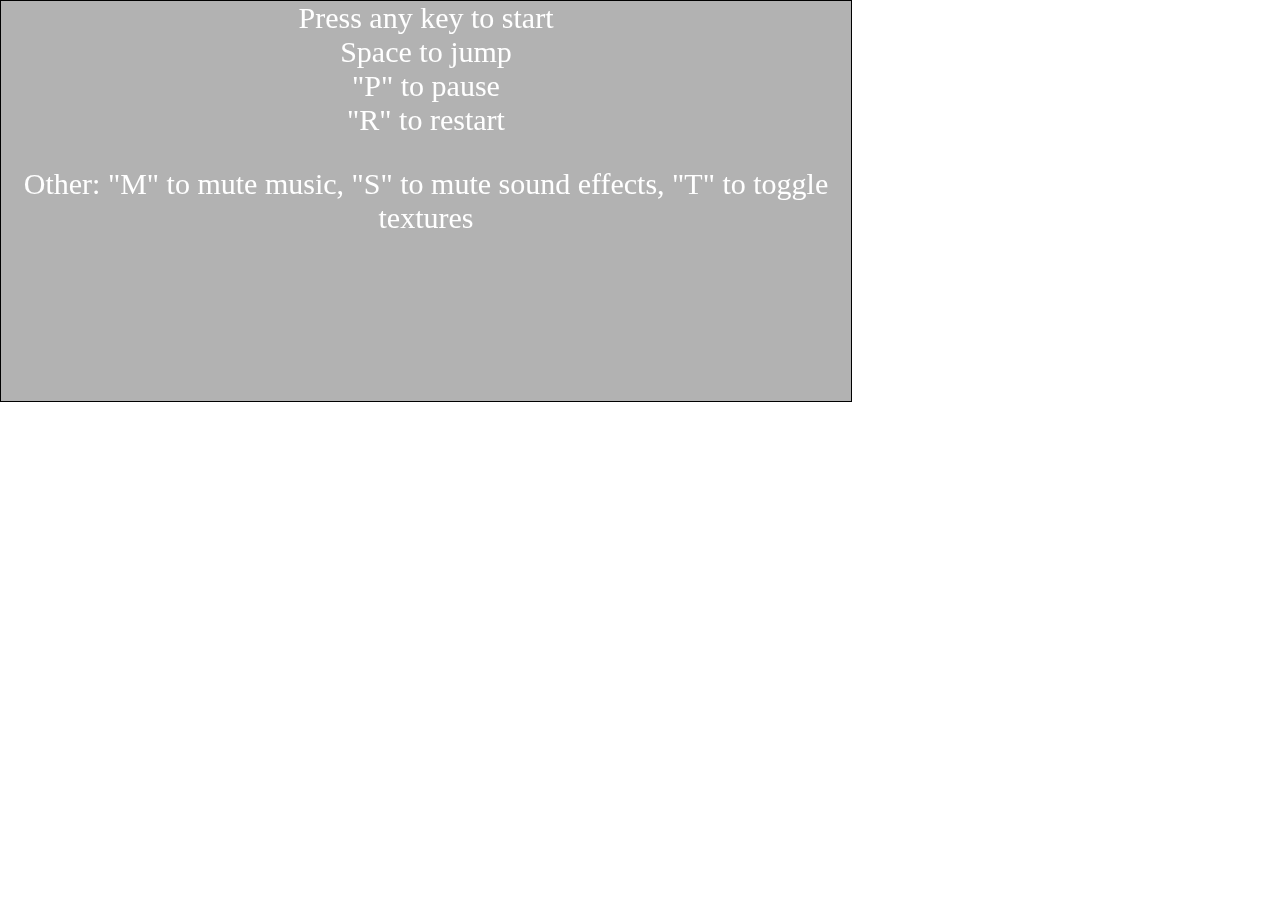
==== index.html @ 5ee2e5d6 "Moved shaders from html files to TextureMapping.js" ====
<html>
<head>
<link rel="stylesheet" href="css/style.css"/>
<script src="ext/three.js"></script>
<script src="ext/underscore.js"></script>
<script src="js/TextureMapping.js"></script>
<script src="js/ModelNode.js"></script>
<script src="js/Model.js"></script>
<script src="js/Sounds.js"></script>
<script src="js/Logic.js"></script>
<script src="js/Billboards.js"></script>
<script src="js/Particles.js"></script>
<script src="js/SplineAnimation.js"></script>
<script src="js/Interface.js"></script>
<script src="test.js"></script>
</head>
<body style="margin: 0px;" onload="init()">
	<!-- Game sounds -->
	<div style="display: hidden;">
		<audio id="runSound">
			<source type="audio/wav" src="sounds/Meat_feet_fast1.wav"></source>
		</audio>
		<audio id="jumpSound">
			<source type="audio/wav" src="sounds/Meat_jumps0.wav"></source>
		</audio>
		<audio id="landSound">
			<source type="audio/wav" src="sounds/Meat_Landing0.wav"></source>
		</audio>
		<audio id="deathSound">
			<source type="audio/wav" src="sounds/meat_death1.wav"></source>
		</audio>
		<audio id="sawSound">
			<source type="audio/wav" src="sounds/SawDeath0.wav"></source>
		</audio>

		<audio id="backgroundMusic">
			<source type="audio/mpeg" src="sounds/Danny Baranowsky - Super Meat Boy! - Digital Special Edition Soundtrack - 04 Ballad of the Burning Squirrel (Ch 1 Dark World).mp3"></source>
		</audio>
	</div>

	<div id="canvas-container" class="canvasContainer">
		<div id="start-menu" class="hidden">
			Press any key to start <br>
			Space to jump <br>
			"P" to pause <br>
			"R" to restart <br>

			<p>Other: "M" to mute music, "S" to mute sound effects, "T" to toggle textures</p>
		</div>
		<div id="pause-menu" class="hidden">
		</div>
		<div id="win" class="hidden">
			YOU WIN!!!
		</div>
		<div id="black">
		</div>
	</div>
</body>
</html>
---- css/style.css ----
.hidden {
	display: none;
}

.canvasContainer {
	border: 1px solid #000;
}

.canvasContainer,
#start-menu,
#pause-menu,
#black,
#win {
	width: 850px;
	height: 400px;
	text-align: center;
}

#start-menu,
#pause-menu,
#black,
#win {
	position: absolute;
}

#start-menu,
#pause-menu,
#win {
	font-size: 30px;
	color: #fff;
}

#start-menu,
#pause-menu {
	background-color: rgba(0,0,0,0.3);
}

#pause-menu {
	background-image: url("../images/paused-orbitron.png");
	background-repeat: no-repeat;
	background-position: center;
}

@keyframes fade-out-in-out {
	from {
		opacity: 0;
	}

	50% {
		opacity: 100;
	}

	to {
		opacity: 0;
	}
}

#black {
	background-color: #000;
	opacity: 0;
}

.fadeOutInOut {
	animation-duration: 0.5s;
	animation-name: fade-out-in-out;
}
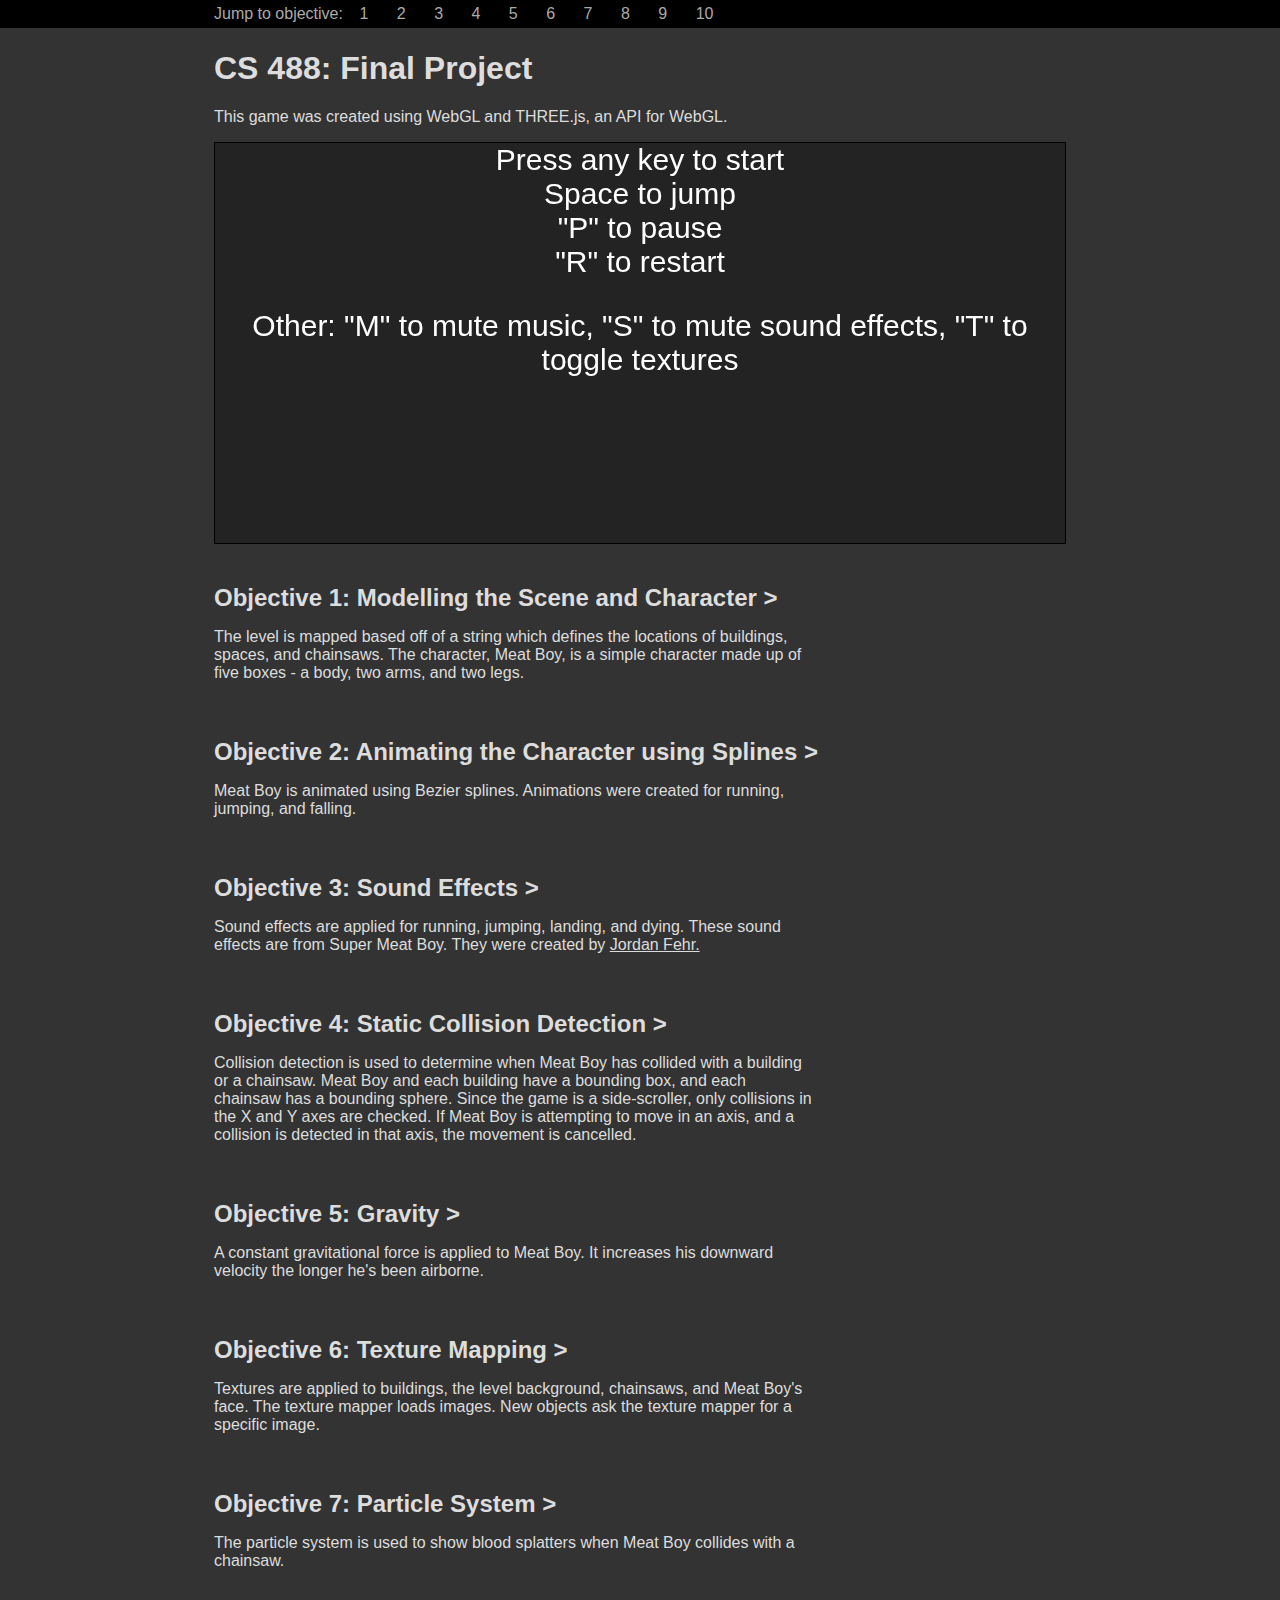
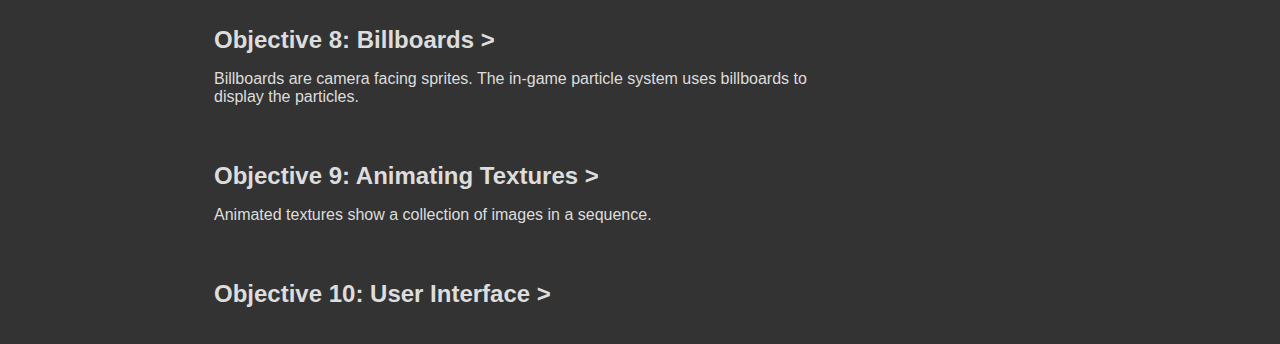
==== commit ca831b45: "Added content for main page. Added styling for all pages. Added ppage for Sounds goal. Adjusted Soun" ====
--- a/index.html
+++ b/index.html
@@ -16,7 +16,7 @@
 </head>
 <body style="margin: 0px;" onload="init()">
 	<!-- Game sounds -->
-	<div style="display: hidden;">
+	<div class="hidden">
 		<audio id="runSound">
 			<source type="audio/wav" src="sounds/Meat_feet_fast1.wav"></source>
 		</audio>
@@ -38,21 +38,103 @@
 		</audio>
 	</div>
 
-	<div id="canvas-container" class="canvasContainer">
-		<div id="start-menu" class="hidden">
-			Press any key to start <br>
-			Space to jump <br>
-			"P" to pause <br>
-			"R" to restart <br>
+	<div id="topbar">
+		<div class="content-container">
+			Jump to objective:
+			<a href="obj01.html">1</a>
+			<a href="obj02.html">2</a>
+			<a href="obj03.html">3</a>
+			<a href="obj04.html">4</a>
+			<a href="obj05.html">5</a>
+			<a href="obj06.html">6</a>
+			<a href="obj07.html">7</a>
+			<a href="obj08.html">8</a>
+			<a href="obj09.html">9</a>
+			<a href="obj10.html">10</a>
+		</div>
+	</div>
 
-			<p>Other: "M" to mute music, "S" to mute sound effects, "T" to toggle textures</p>
+	<div class="content-container">
+		<h1>CS 488: Final Project</h1>
+		<p>This game was created using WebGL and THREE.js, an API for WebGL.</p>
+		<div id="canvas-container" class="canvasContainer">
+			<div id="start-menu" class="hidden">
+				Press any key to start <br>
+				Space to jump <br>
+				"P" to pause <br>
+				"R" to restart <br>
+
+				<p>Other: "M" to mute music, "S" to mute sound effects, "T" to toggle textures</p>
+			</div>
+			<div id="pause-menu" class="hidden">
+			</div>
+			<div id="win" class="hidden">
+				YOU WIN!!!
+			</div>
+			<div id="black">
+			</div>
 		</div>
-		<div id="pause-menu" class="hidden">
+		
+		<div class="tile">
+			<h2><a href="obj01.html">Objective 1: Modelling the Scene and Character ></a></h2>
+			<p>The level is mapped based off of a string which defines the locations of buildings,
+				spaces, and chainsaws. The character, Meat Boy, is a simple character made up of five
+				boxes - a body, two arms, and two legs. </p>
+			<img src="">
 		</div>
-		<div id="win" class="hidden">
-			YOU WIN!!!
+		<div class="tile">
+			<h2><a href="obj02.html">Objective 2: Animating the Character using Splines ></a></h2>
+			<p>Meat Boy is animated using Bezier splines. Animations were created for
+				running, jumping, and falling.</p>
+			<img src="">
 		</div>
-		<div id="black">
+		<div class="tile">
+			<h2><a href="obj03.html">Objective 3: Sound Effects ></a></h2>
+			<p>Sound effects are applied for running, jumping, landing, and dying. 
+				These sound effects are from Super Meat Boy. They were created by 
+				<a href="http://www.jordanfehr.com/">Jordan Fehr.</a></p>
+			<img src="">
+		</div>
+		<div class="tile">
+			<h2><a href="obj04.html">Objective 4: Static Collision Detection ></a></h2>
+			<p>Collision detection is used to determine when Meat Boy has collided with a building
+				or a chainsaw. Meat Boy and each building have a bounding box, and each chainsaw
+				has a bounding sphere. Since the game is a side-scroller, only collisions in the 
+				X and Y axes are checked. If Meat Boy is attempting to move in an axis, and a collision is detected in that axis, the movement is cancelled. </p>
+			<img src="">
+		</div>
+		<div class="tile">
+			<h2><a href="obj05.html">Objective 5: Gravity ></a></h2>
+			<p>A constant gravitational force is applied to Meat Boy. It increases his downward velocity
+				the longer he's been airborne.</p>
+			<img src="">
+		</div>
+		<div class="tile">
+			<h2><a href="obj06.html">Objective 6: Texture Mapping ></a></h2>
+			<p>Textures are applied to buildings, the level background, chainsaws, and Meat Boy's face.
+				The texture mapper loads images. New objects ask the texture mapper for a specific image.</p>
+			<img src="">
+		</div>
+		<div class="tile">
+			<h2><a href="obj07.html">Objective 7: Particle System ></a></h2>
+			<p>The particle system is used to show blood splatters when Meat Boy collides with a chainsaw.</p>
+			<img src="">
+		</div>
+		<div class="tile">
+			<h2><a href="obj08.html">Objective 8: Billboards ></a></h2>
+			<p>Billboards are camera facing sprites. The in-game particle system uses billboards to
+				display the particles.</p>
+			<img src="">
+		</div>
+		<div class="tile">
+			<h2><a href="obj09.html">Objective 9: Animating Textures ></a></h2>
+			<p>Animated textures show a collection of images in a sequence.</p>
+			<img src="">
+		</div>
+		<div class="tile">
+			<h2><a href="obj10.html">Objective 10: User Interface ></a></h2>
+			<p></p>
+			<img src="">
 		</div>
 	</div>
 </body>
--- a/css/style.css
+++ b/css/style.css
@@ -1,5 +1,72 @@
+body {
+	font-family: Tahoma, sans-serif;
+	background-color: #333;
+	color: #ddd;
+}
+
+h1 {
+	margin-top: 50px;
+}
+
 .hidden {
 	display: none;
+}
+
+#topbar {
+	width: 100%;
+	background-color: #000;
+	color: #aaa;
+	padding: 5px 0px;
+	position: fixed;
+	top: 0;
+	z-index: 10;
+}
+
+#go-to-main {
+	margin-right: 50px;
+}
+
+a {
+	color: inherit;
+	text-decoration: none;
+}
+
+p a {
+	text-decoration: underline;
+}
+
+#topbar a {
+	padding: 0px 12px;
+}
+
+#topbar a:hover,
+a:hover,
+.selected {
+	color: #fff;
+	text-decoration: underline;
+}
+
+.content-container {
+	width: 852px;
+	text-align: left;
+	margin: 0 auto;
+}
+
+h2 {
+	margin: 0;
+	padding: 0;
+}
+.tile {
+	margin-top: 40px;
+}
+
+.tile p {
+	width: 600px;
+	display: inline-block;
+}
+
+.tile img {
+
 }
 
 .canvasContainer {
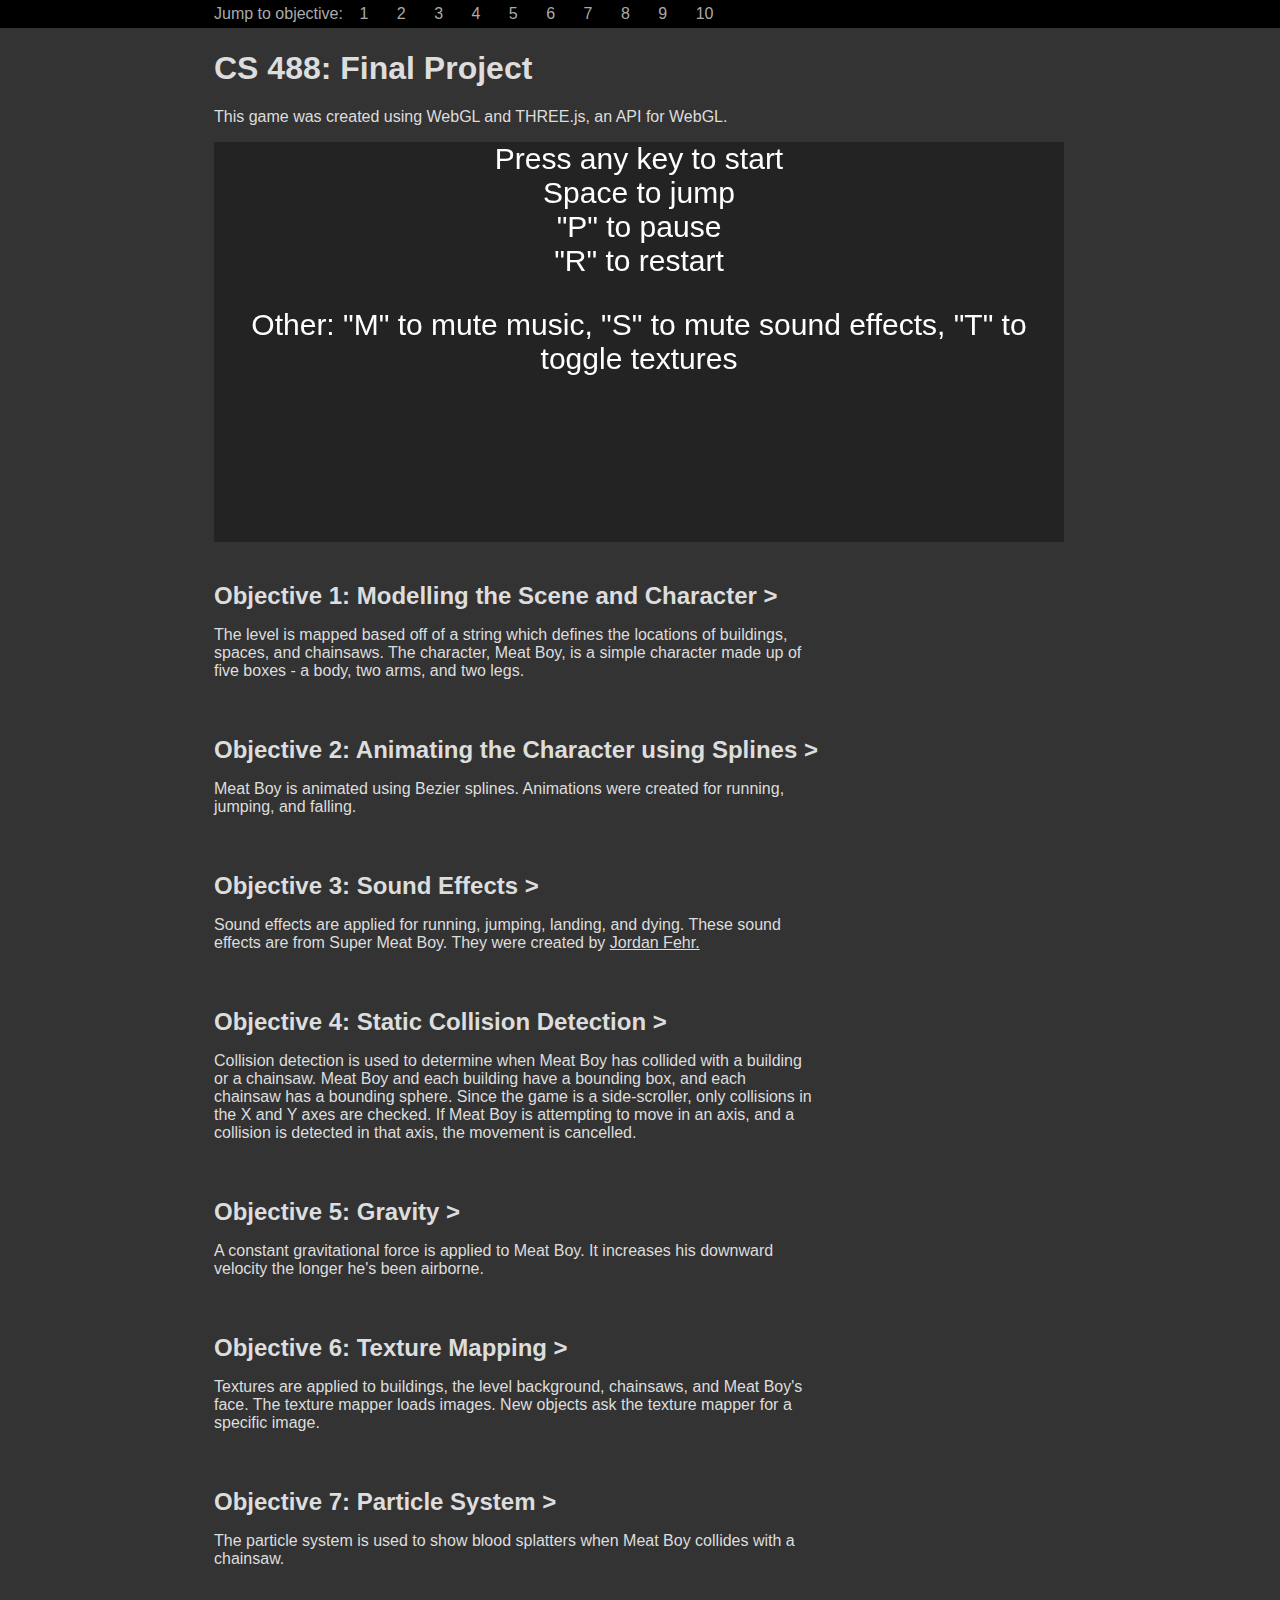
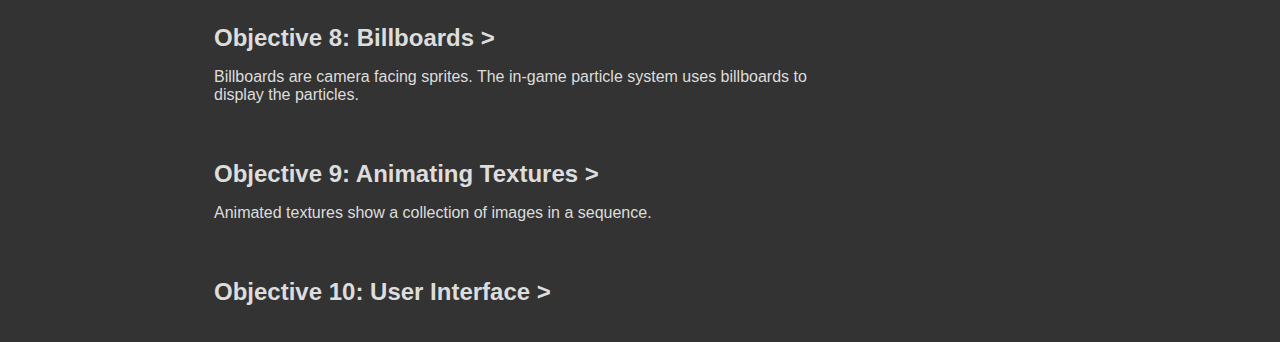
==== commit 734e4e50: "Added time to UI" ====
--- a/index.html
+++ b/index.html
@@ -58,6 +58,13 @@
 		<h1>CS 488: Final Project</h1>
 		<p>This game was created using WebGL and THREE.js, an API for WebGL.</p>
 		<div id="canvas-container" class="canvasContainer">
+			<div id="hud" class="hidden">
+				<div id="score">
+					<div id="score-text">
+						0:00
+					</div>
+				</div>
+			</div>
 			<div id="start-menu" class="hidden">
 				Press any key to start <br>
 				Space to jump <br>
--- a/css/style.css
+++ b/css/style.css
@@ -70,7 +70,8 @@
 }
 
 .canvasContainer {
-	border: 1px solid #000;
+	/*border: 1px solid #000;*/
+	margin-bottom: 40px;
 }
 
 .canvasContainer,
@@ -78,16 +79,42 @@
 #pause-menu,
 #black,
 #win {
+	text-align: center;
+}
+
+/*#start-menu,
+#pause-menu,
+#black,
+#win {
 	width: 850px;
 	height: 400px;
-	text-align: center;
-}
+}*/
 
 #start-menu,
 #pause-menu,
 #black,
-#win {
+#win,
+#hud {
+	width: 850px;
+	height: 400px;
 	position: absolute;
+}
+
+#score {
+	float: right;
+	font-family: "Lucida Console", "monospace";
+	background-image: url("../images/score-bg.png");
+	width: 150px;
+	height: 110px;
+	background-size: 100%;
+}
+
+#score-text {
+	color: #000;
+	float: right;
+	margin-right: 10px;
+	margin-top: 8px;
+	font-size: 20px;
 }
 
 #start-menu,
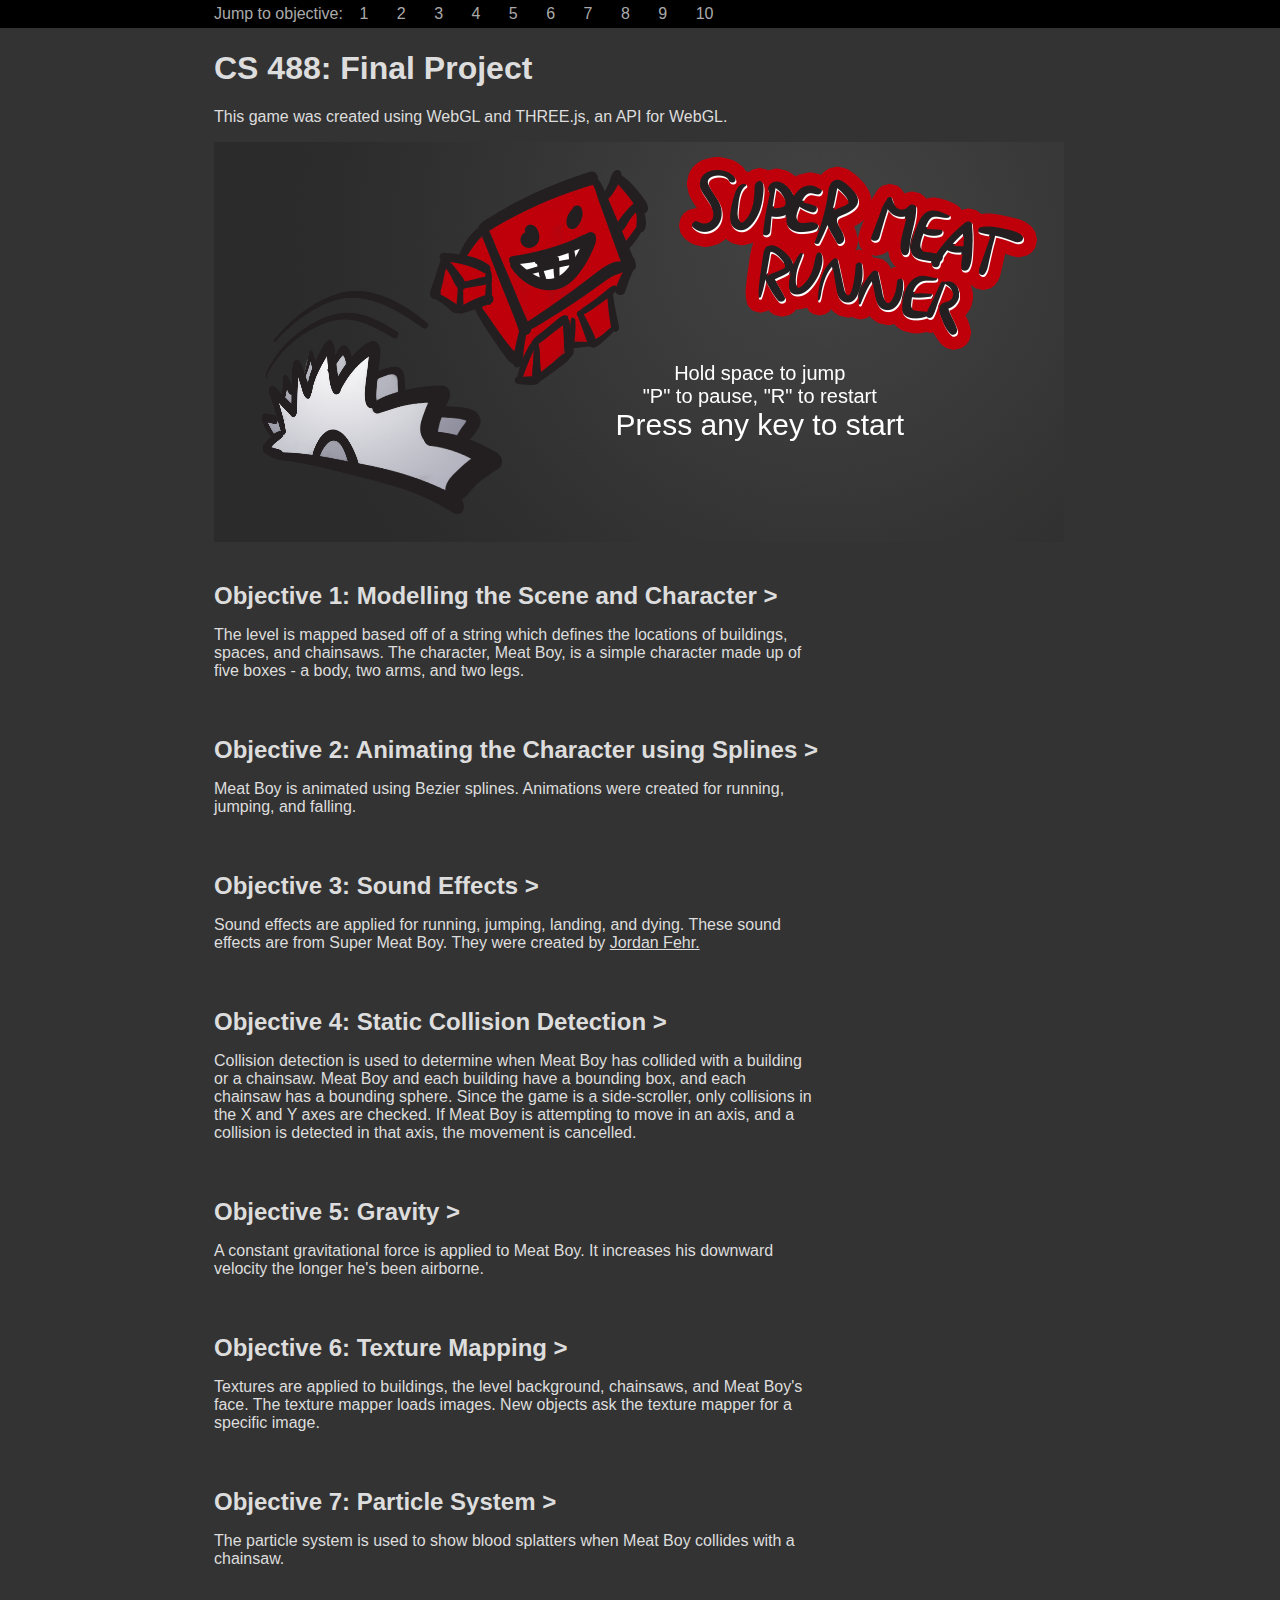
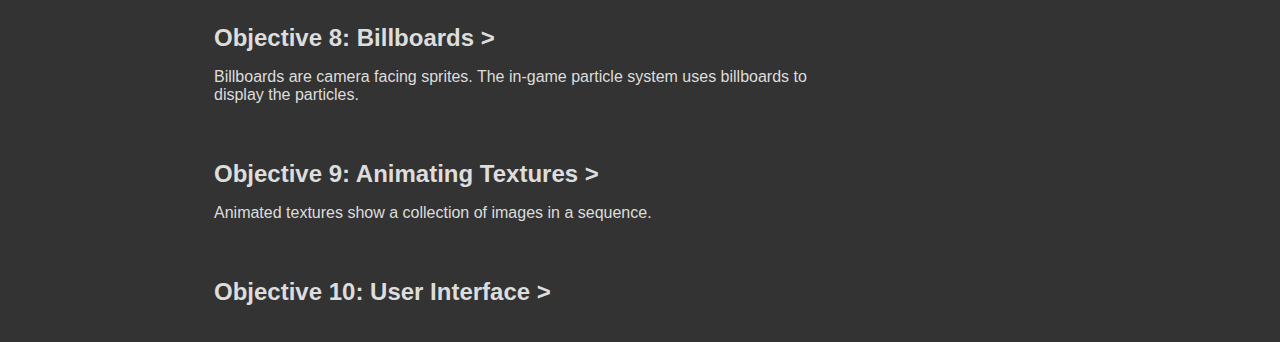
==== commit 73bb2e34: "Made main menu and main level" ====
--- a/index.html
+++ b/index.html
@@ -64,14 +64,17 @@
 						0:00
 					</div>
 				</div>
+				<div id="sounds">
+					<span id="music"></span>
+					<span id="sfx"></span>
+				</div>
 			</div>
 			<div id="start-menu" class="hidden">
-				Press any key to start <br>
-				Space to jump <br>
-				"P" to pause <br>
-				"R" to restart <br>
-
-				<p>Other: "M" to mute music, "S" to mute sound effects, "T" to toggle textures</p>
+				<div id="text">
+					Hold space to jump<br>
+					"P" to pause, "R" to restart<br>
+					<span id="start" class="blink">Press any key to start</span> <br>
+				</div>
 			</div>
 			<div id="pause-menu" class="hidden">
 			</div>
--- a/css/style.css
+++ b/css/style.css
@@ -129,6 +129,44 @@
 	background-color: rgba(0,0,0,0.3);
 }
 
+#start-menu {
+	background-image: url("../images/main-menu.png");
+}
+
+#start-menu #text {
+	font-size: 20px;
+	float: right;
+	margin-right: 160px;
+	margin-top: 220px;
+}
+
+#start-menu #start {
+	font-size: 30px;
+}
+
+/*http://fredericiana.com/2012/11/04/html5-blink-tag/*/
+.blink {
+    animation-duration: 0.5s;
+    animation-name: blink;
+    animation-iteration-count: infinite;
+    animation-direction: alternate;
+    animation-timing-function: ease-in-out;
+}
+@keyframes blink {
+    0% {
+        opacity: 1;
+    }
+    50% {
+        opacity: 1;
+    }
+    51% {
+        opacity: 0;
+    }
+    100% {
+        opacity: 0;
+    }
+}
+
 #pause-menu {
 	background-image: url("../images/paused-orbitron.png");
 	background-repeat: no-repeat;
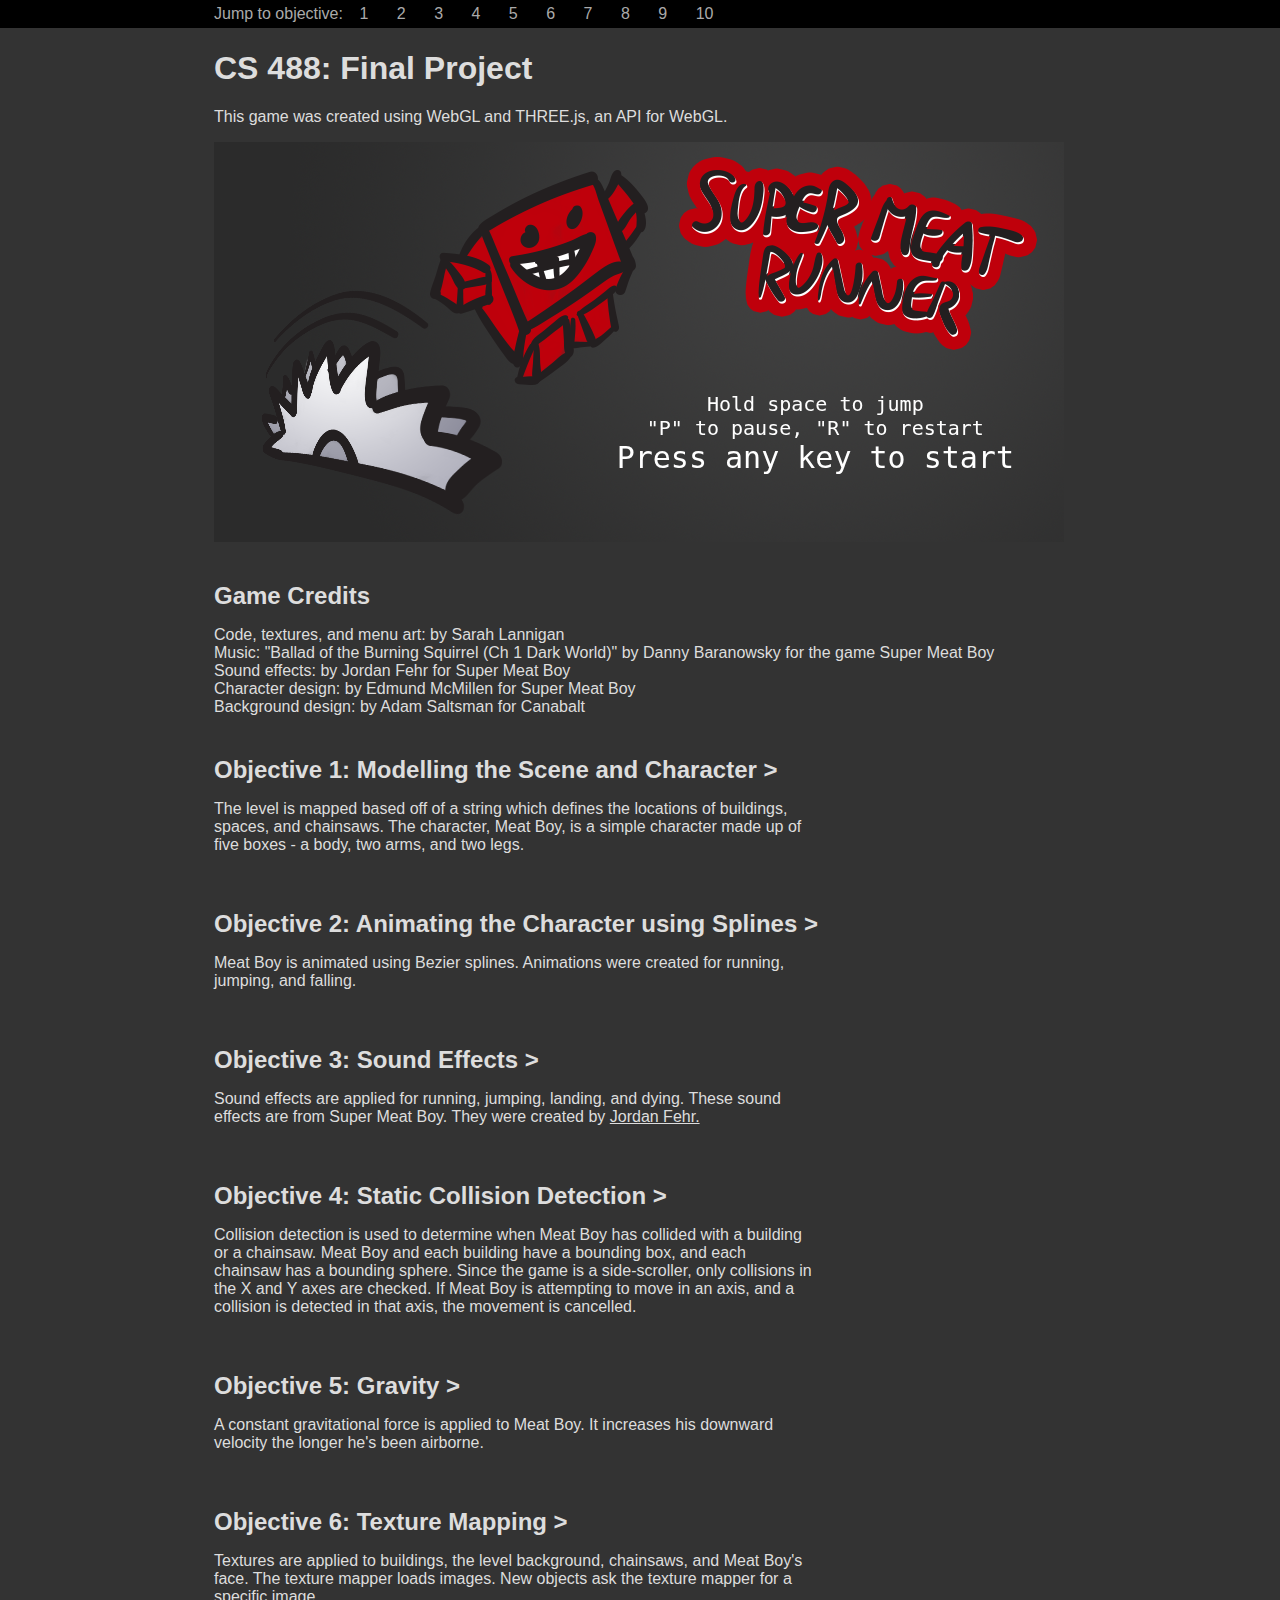
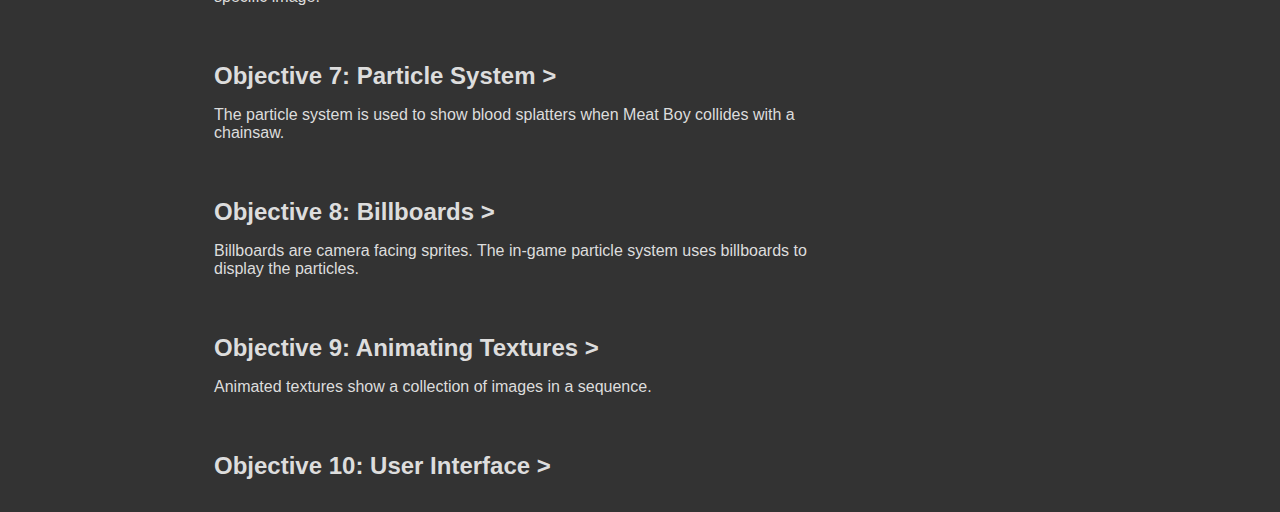
==== commit 5f9a8cb6: "Fixed up main menu. Removed some console messages." ====
--- a/index.html
+++ b/index.html
@@ -84,26 +84,32 @@
 			<div id="black">
 			</div>
 		</div>
+
+		<h2>Game Credits</h2>
+		<p>
+			Code, textures, and menu art: by Sarah Lannigan<br>
+			Music: "Ballad of the Burning Squirrel (Ch 1 Dark World)" by Danny Baranowsky for the game Super Meat Boy<br>
+			Sound effects: by Jordan Fehr for Super Meat Boy<br>
+			Character design: by Edmund McMillen for Super Meat Boy<br>
+			Background design: by Adam Saltsman for Canabalt<br>
+		</p>
 		
 		<div class="tile">
 			<h2><a href="obj01.html">Objective 1: Modelling the Scene and Character ></a></h2>
 			<p>The level is mapped based off of a string which defines the locations of buildings,
 				spaces, and chainsaws. The character, Meat Boy, is a simple character made up of five
 				boxes - a body, two arms, and two legs. </p>
-			<img src="">
 		</div>
 		<div class="tile">
 			<h2><a href="obj02.html">Objective 2: Animating the Character using Splines ></a></h2>
 			<p>Meat Boy is animated using Bezier splines. Animations were created for
 				running, jumping, and falling.</p>
-			<img src="">
 		</div>
 		<div class="tile">
 			<h2><a href="obj03.html">Objective 3: Sound Effects ></a></h2>
 			<p>Sound effects are applied for running, jumping, landing, and dying. 
 				These sound effects are from Super Meat Boy. They were created by 
 				<a href="http://www.jordanfehr.com/">Jordan Fehr.</a></p>
-			<img src="">
 		</div>
 		<div class="tile">
 			<h2><a href="obj04.html">Objective 4: Static Collision Detection ></a></h2>
@@ -111,40 +117,33 @@
 				or a chainsaw. Meat Boy and each building have a bounding box, and each chainsaw
 				has a bounding sphere. Since the game is a side-scroller, only collisions in the 
 				X and Y axes are checked. If Meat Boy is attempting to move in an axis, and a collision is detected in that axis, the movement is cancelled. </p>
-			<img src="">
 		</div>
 		<div class="tile">
 			<h2><a href="obj05.html">Objective 5: Gravity ></a></h2>
 			<p>A constant gravitational force is applied to Meat Boy. It increases his downward velocity
 				the longer he's been airborne.</p>
-			<img src="">
 		</div>
 		<div class="tile">
 			<h2><a href="obj06.html">Objective 6: Texture Mapping ></a></h2>
 			<p>Textures are applied to buildings, the level background, chainsaws, and Meat Boy's face.
 				The texture mapper loads images. New objects ask the texture mapper for a specific image.</p>
-			<img src="">
 		</div>
 		<div class="tile">
 			<h2><a href="obj07.html">Objective 7: Particle System ></a></h2>
 			<p>The particle system is used to show blood splatters when Meat Boy collides with a chainsaw.</p>
-			<img src="">
 		</div>
 		<div class="tile">
 			<h2><a href="obj08.html">Objective 8: Billboards ></a></h2>
 			<p>Billboards are camera facing sprites. The in-game particle system uses billboards to
 				display the particles.</p>
-			<img src="">
 		</div>
 		<div class="tile">
 			<h2><a href="obj09.html">Objective 9: Animating Textures ></a></h2>
 			<p>Animated textures show a collection of images in a sequence.</p>
-			<img src="">
 		</div>
 		<div class="tile">
 			<h2><a href="obj10.html">Objective 10: User Interface ></a></h2>
 			<p></p>
-			<img src="">
 		</div>
 	</div>
 </body>
--- a/css/style.css
+++ b/css/style.css
@@ -72,6 +72,7 @@
 .canvasContainer {
 	/*border: 1px solid #000;*/
 	margin-bottom: 40px;
+	font-family: "Lucida Console", "monospace";
 }
 
 .canvasContainer,
@@ -136,8 +137,8 @@
 #start-menu #text {
 	font-size: 20px;
 	float: right;
-	margin-right: 160px;
-	margin-top: 220px;
+	margin-right: 50px;
+	margin-top: 250px;
 }
 
 #start-menu #start {
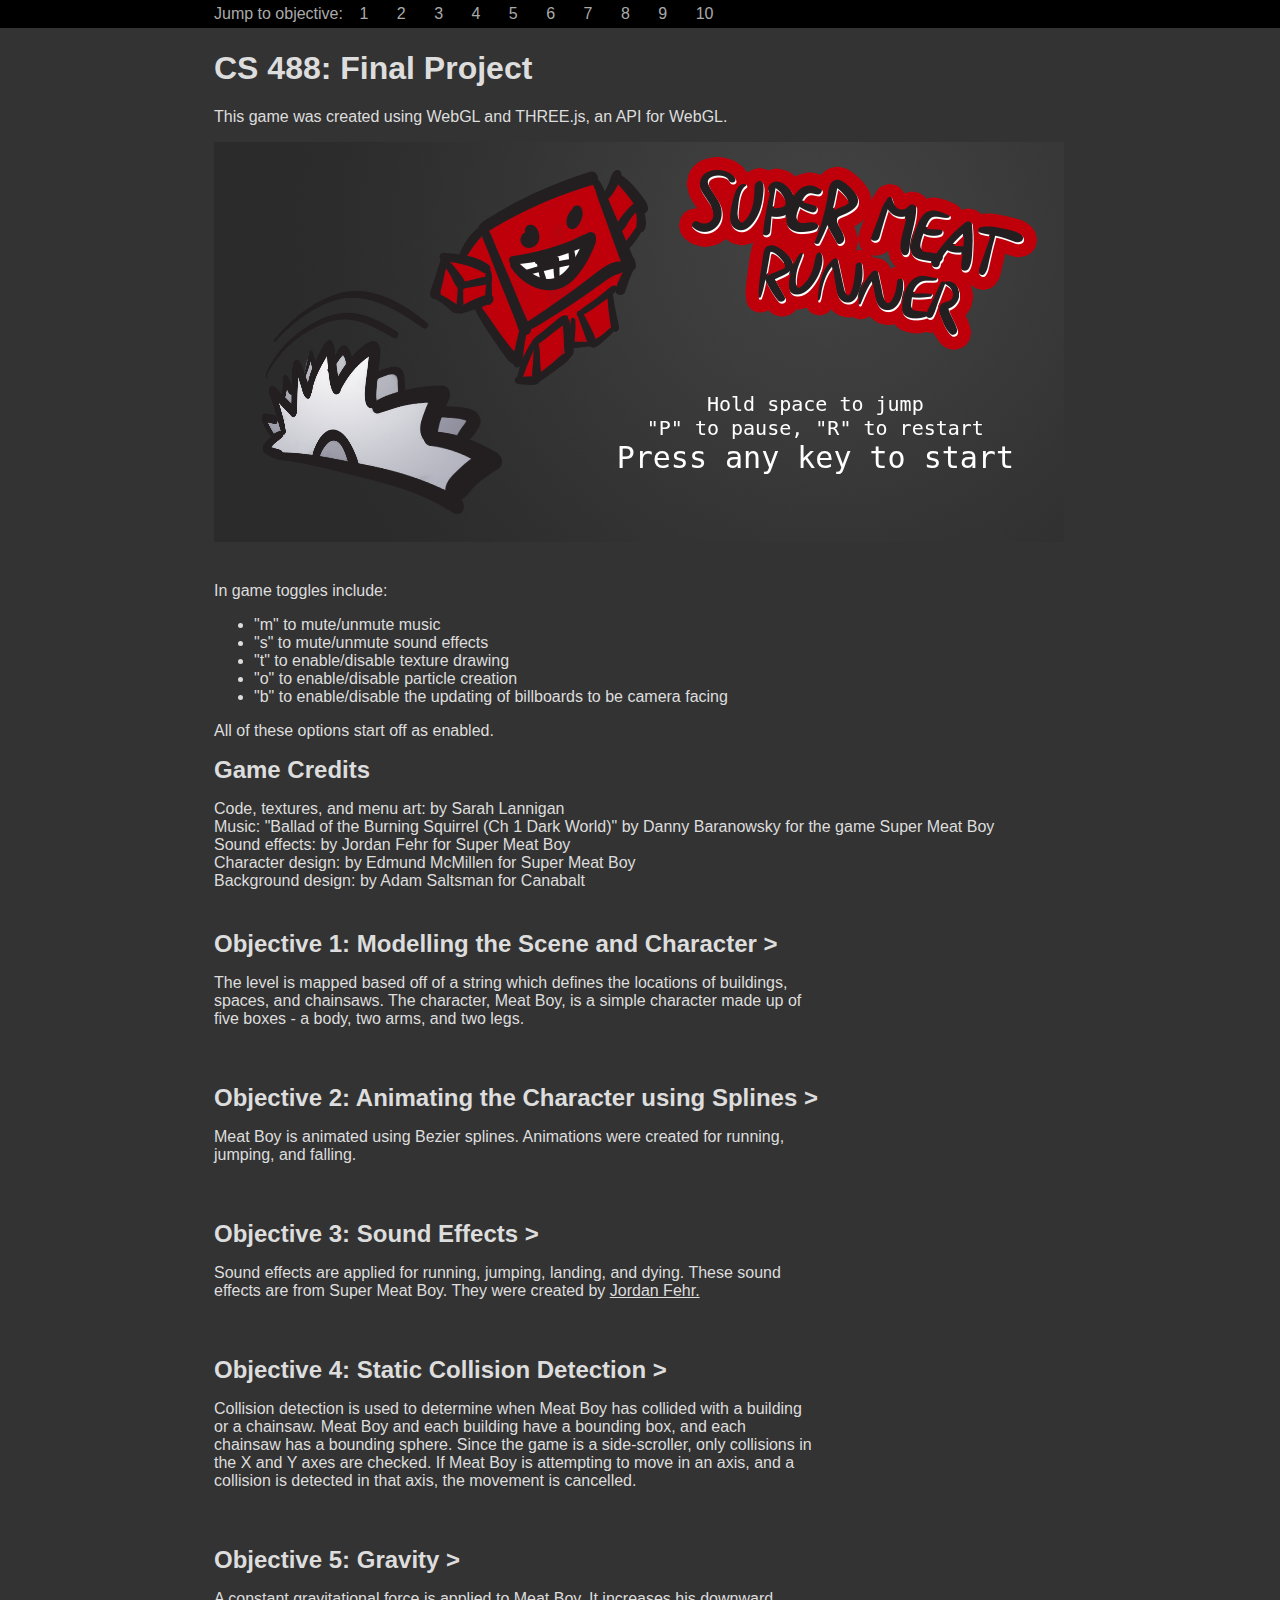
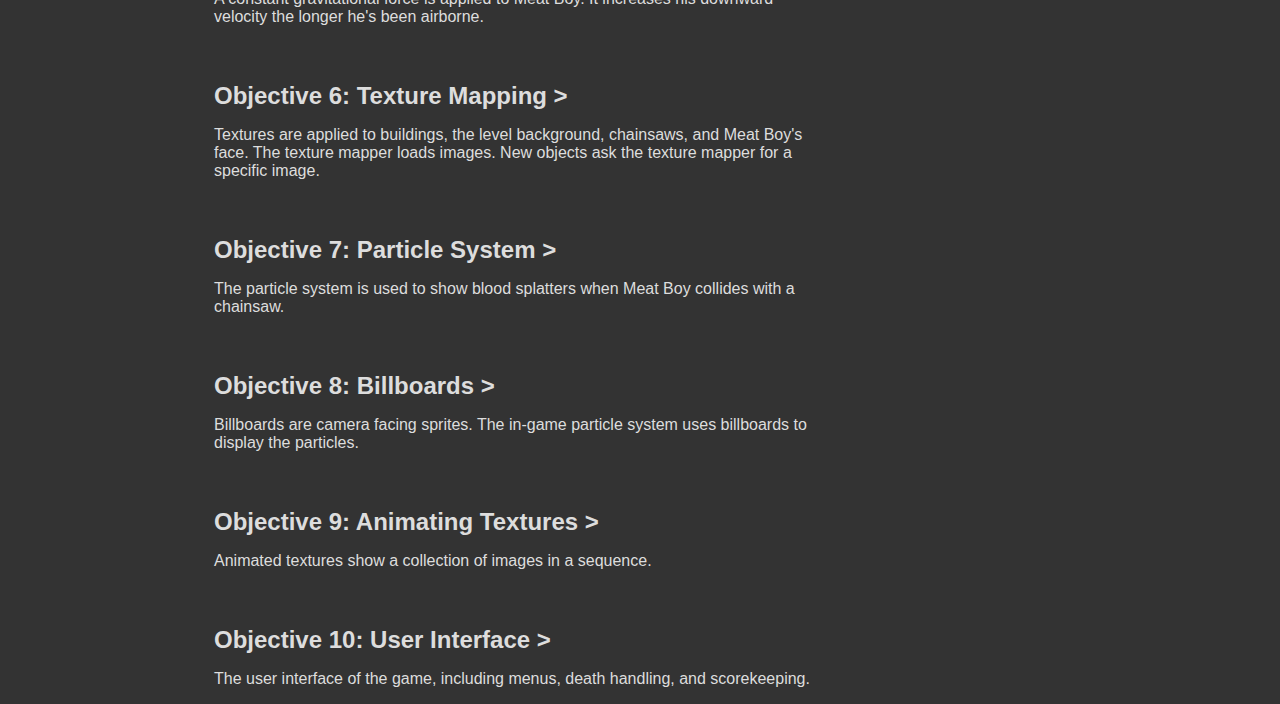
==== commit 3787f455: "Polish, including end game screen, fixing sfx bugs, and other" ====
--- a/index.html
+++ b/index.html
@@ -78,12 +78,27 @@
 			</div>
 			<div id="pause-menu" class="hidden">
 			</div>
-			<div id="win" class="hidden">
-				YOU WIN!!!
+			<div id="win-text" class="hidden">
+				<div id="text">
+					YOU WIN!!!<br><br>
+					Congratulations! :)<br><br>
+					Press "R" to restart
+				</div>
 			</div>
 			<div id="black">
 			</div>
 		</div>
+
+		<p>In game toggles include:
+			<ul>
+				<li>"m" to mute/unmute music</li>
+				<li>"s" to mute/unmute sound effects</li>
+				<li>"t" to enable/disable texture drawing</li>
+				<li>"o" to enable/disable particle creation</li>
+				<li>"b" to enable/disable the updating of billboards to be camera facing</li>
+			</ul>
+			All of these options start off as enabled.
+		</p>
 
 		<h2>Game Credits</h2>
 		<p>
@@ -143,7 +158,7 @@
 		</div>
 		<div class="tile">
 			<h2><a href="obj10.html">Objective 10: User Interface ></a></h2>
-			<p></p>
+			<p>The user interface of the game, including menus, death handling, and scorekeeping.</p>
 		</div>
 	</div>
 </body>
--- a/css/style.css
+++ b/css/style.css
@@ -125,8 +125,13 @@
 	color: #fff;
 }
 
-#start-menu,
-#pause-menu {
+#win-text {
+	margin-top: 80px;
+}
+
+#start-menu,
+#pause-menu,
+#win {
 	background-color: rgba(0,0,0,0.3);
 }
 
